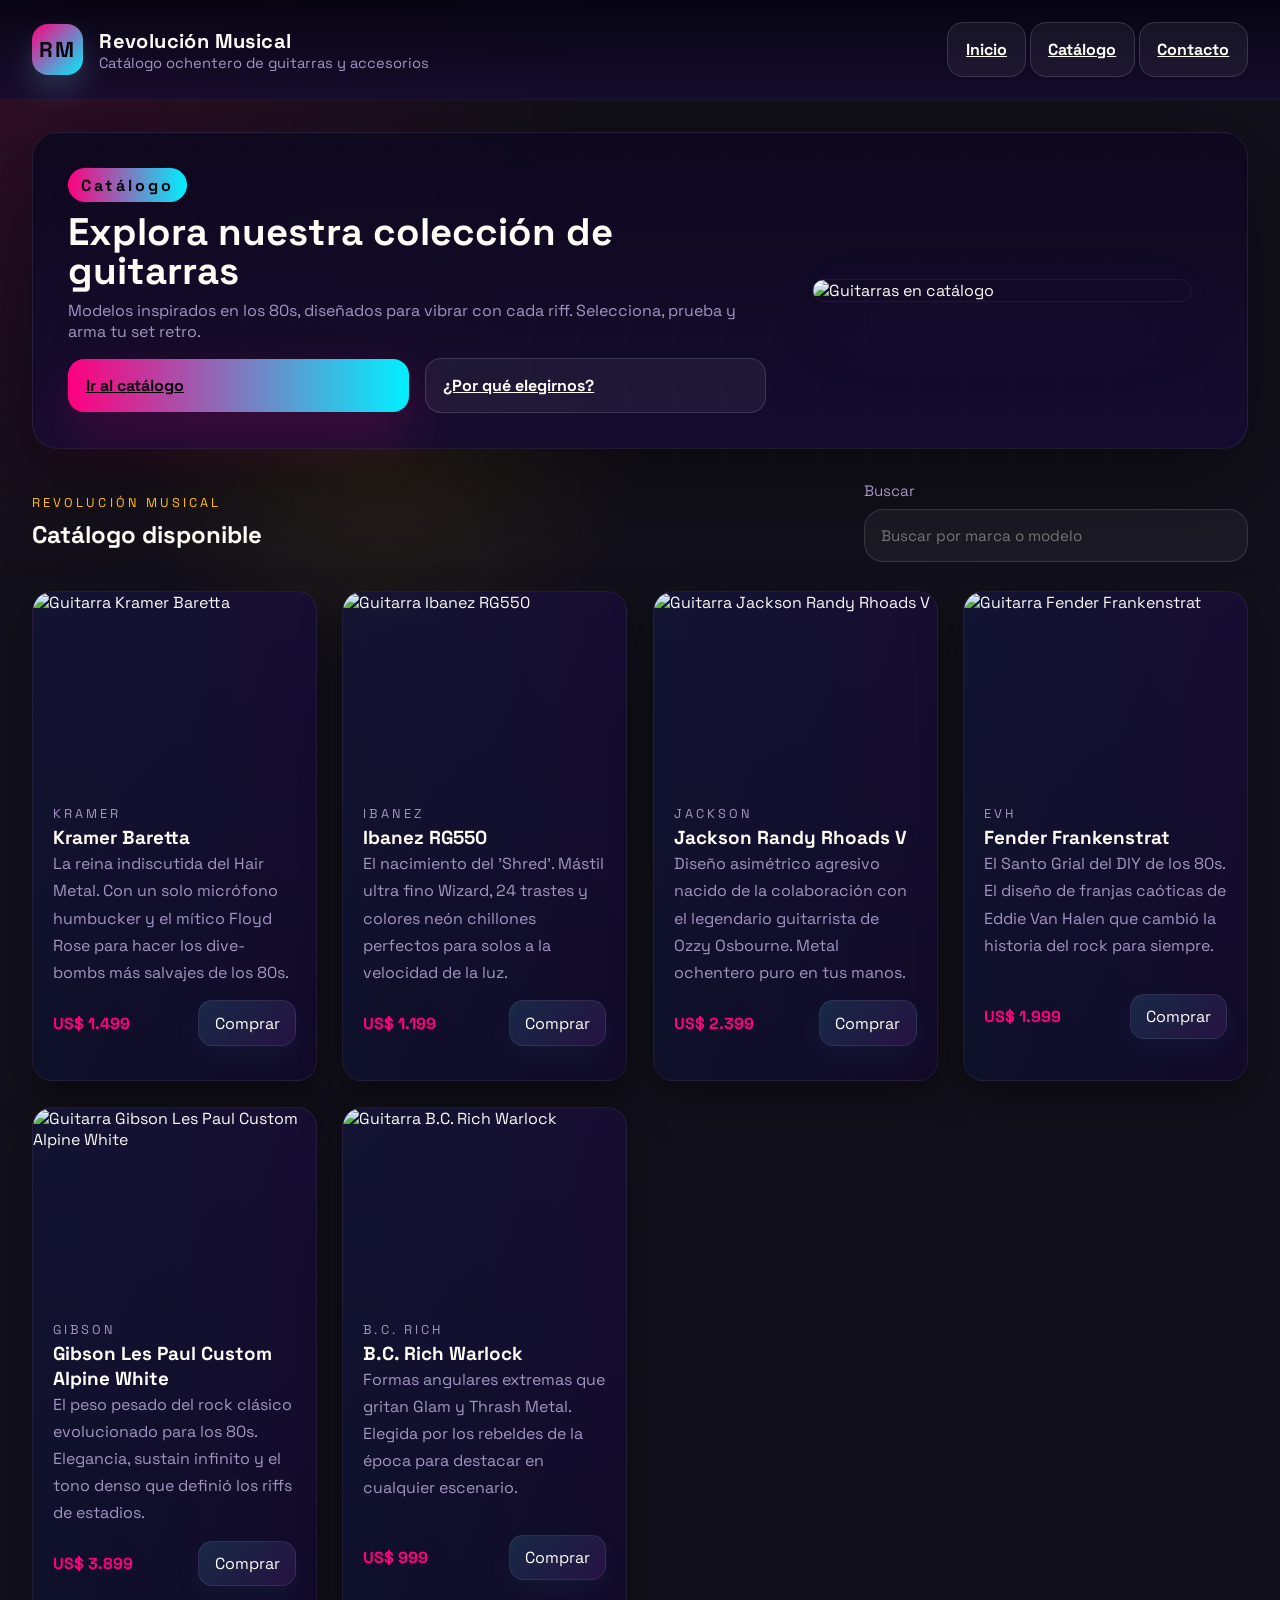
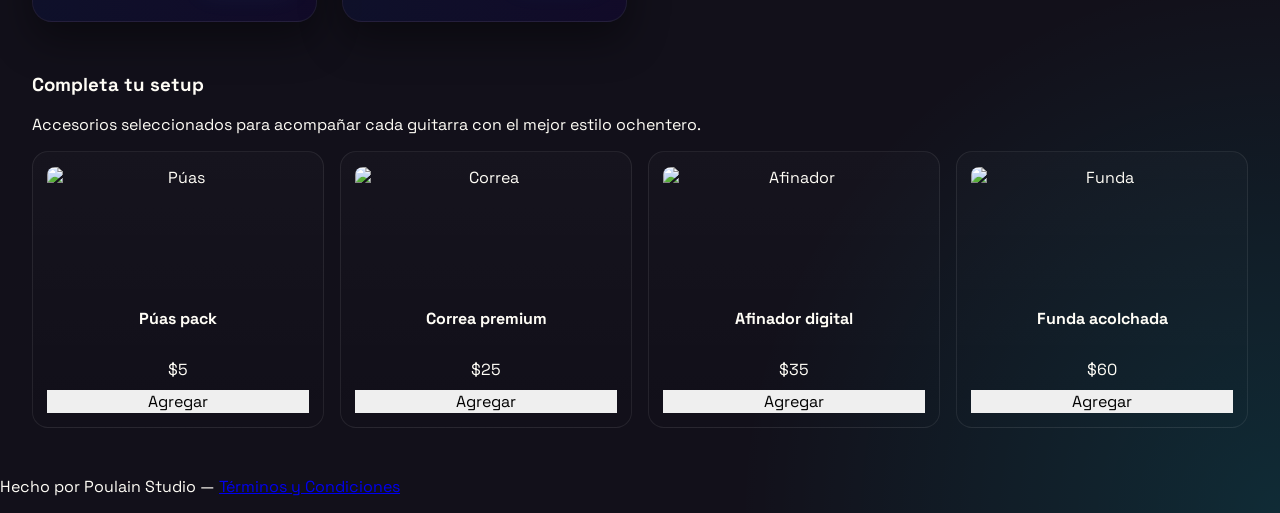
==== catalog.html @ c1ee112e "guitarras y agregado de html" ====
<!DOCTYPE html>
<html lang="es">
<head>
  <meta charset="UTF-8">
  <meta name="viewport" content="width=device-width, initial-scale=1.0">
  <title>Revolución Musical — Catálogo</title>
  <link rel="preconnect" href="https://fonts.googleapis.com">
  <link rel="preconnect" href="https://fonts.gstatic.com" crossorigin>
  <link href="https://fonts.googleapis.com/css2?family=Space+Grotesk:wght@400;500;600;700&display=swap" rel="stylesheet">
  <link rel="stylesheet" href="css/style.css">
</head>
<body>
  <!-- HEADER COMPARTIDO -->
  <header class="site-header">
    <div class="brand">
      <span class="brand-mark">RM</span>
      <div>
        <h1>Revolución Musical</h1>
        <p>Catálogo ochentero de guitarras y accesorios</p>
      </div>
    </div>
    <nav class="site-nav">
      <a href="index.html" class="secondary-button">Inicio</a>
      <a href="catalog.html" class="secondary-button">Catálogo</a>
      <a href="contact.html" class="secondary-button">Contacto</a>
    </nav>
  </header>

  <main class="layout">
    <!-- HERO DEL CATÁLOGO -->
    <section class="hero-panel" id="hero">
      <div class="hero-left">
        <div class="hero-badge">Catálogo</div>
        <h2 class="hero-title">Explora nuestra colección de guitarras</h2>
        <p class="hero-lead">Modelos inspirados en los 80s, diseñados para vibrar con cada riff. Selecciona, prueba y arma tu set retro.</p>
        <div class="hero-actions">
          <a href="#catalog" class="primary-button">Ir al catálogo</a>
          <a href="#descripcion" class="secondary-button">¿Por qué elegirnos?</a>
        </div>
      </div>
      <div class="hero-right">
        <div class="hero-image">
          <img src="https://images.unsplash.com/photo-1511376777868-611b54f68947?auto=format&fit=crop&w=1200&q=80" alt="Guitarras en catálogo">
        </div>
      </div>
    </section>

    <!-- FILTROS Y PRODUCTOS -->
    <section class="catalog" id="catalog">
      <div class="catalog-header">
        <div>
          <p class="eyebrow">Revolución Musical</p>
          <h2>Catálogo disponible</h2>
        </div>
        <div class="filters">
          <label>
            Buscar
            <input id="search-input" type="search" placeholder="Buscar por marca o modelo" aria-label="Buscar guitarras">
          </label>
        </div>
      </div>
      <div id="product-list" class="product-grid"></div>
    </section>

    <!-- ACCESORIOS -->
    <section class="accessories" id="descripcion">
      <h3>Completa tu setup</h3>
      <p class="about-lead">Accesorios seleccionados para acompañar cada guitarra con el mejor estilo ochentero.</p>
      <div class="accessory-grid">
        <div class="accessory-card" data-name="Púas" data-price="5" data-image="https://images.unsplash.com/photo-1589382237343-8e3d4d9f8b2d?auto=format&fit=crop&w=600&q=60">
          <img src="https://images.unsplash.com/photo-1589382237343-8e3d4d9f8b2d?auto=format&fit=crop&w=600&q=60" alt="Púas">
          <h4>Púas pack</h4>
          <span class="price">$5</span>
          <button class="add-accessory">Agregar</button>
        </div>
        <div class="accessory-card" data-name="Correa" data-price="25" data-image="https://images.unsplash.com/photo-1600789091458-0efb7f7be9a9?auto=format&fit=crop&w=600&q=60">
          <img src="https://images.unsplash.com/photo-1600789091458-0efb7f7be9a9?auto=format&fit=crop&w=600&q=60" alt="Correa">
          <h4>Correa premium</h4>
          <span class="price">$25</span>
          <button class="add-accessory">Agregar</button>
        </div>
        <div class="accessory-card" data-name="Afinador" data-price="35" data-image="https://images.unsplash.com/photo-1585386959984-a4155221d34d?auto=format&fit=crop&w=600&q=60">
          <img src="https://images.unsplash.com/photo-1585386959984-a4155221d34d?auto=format&fit=crop&w=600&q=60" alt="Afinador">
          <h4>Afinador digital</h4>
          <span class="price">$35</span>
          <button class="add-accessory">Agregar</button>
        </div>
        <div class="accessory-card" data-name="Funda" data-price="60" data-image="https://images.unsplash.com/photo-1546443046-ed1ce6ffd1c4?auto=format&fit=crop&w=600&q=60">
          <img src="https://images.unsplash.com/photo-1546443046-ed1ce6ffd1c4?auto=format&fit=crop&w=600&q=60" alt="Funda">
          <h4>Funda acolchada</h4>
          <span class="price">$60</span>
          <button class="add-accessory">Agregar</button>
        </div>
      </div>
    </section>
  </main>

  <!-- MODAL DE PRODUCTO -->
  <div id="product-modal" class="modal" aria-hidden="true">
    <div class="modal-panel">
      <button id="modal-close" class="icon-button">✕</button>
      <div class="modal-body">
        <div class="modal-media">
          <img id="modal-image" src="" alt="Detalle de guitarra">
        </div>
        <div class="modal-info">
          <h3 id="modal-name"></h3>
          <p id="modal-brand" class="muted"></p>
          <p id="modal-desc"></p>
          <div class="color-picker">
            <label>Color</label>
            <div id="color-options" class="swatches"></div>
          </div>
          <div class="modal-actions">
            <strong id="modal-price"></strong>
            <button id="modal-add" class="primary-button">Agregar al carrito</button>
          </div>
        </div>
      </div>
    </div>
  </div>

  <!-- PANEL DEL CARRITO -->
  <aside class="cart-panel" id="cart-panel" aria-hidden="true">
    <div class="cart-header">
      <h3>Carrito</h3>
      <button id="close-cart" class="icon-button">✕</button>
    </div>
    <div id="cart-items" class="cart-items"></div>
    <div class="cart-summary">
      <div class="summary-row">
        <span>Productos</span>
        <span id="item-count">0</span>
      </div>
      <div class="summary-row">
        <span>Total</span>
        <strong id="cart-total">$0</strong>
      </div>
      <div class="cart-actions">
        <button id="clear-cart" class="secondary-button">Vaciar carrito</button>
        <button id="checkout" class="primary-button">Finalizar compra</button>
      </div>
    </div>
  </aside>

  <!-- FOOTER COMPARTIDO -->
  <footer class="site-footer">
    <p>Hecho por Poulain Studio — <a href="#terminos">Términos y Condiciones</a></p>
  </footer>

  <!-- Biblioteca SweetAlert2 -->
  <script src="https://cdn.jsdelivr.net/npm/sweetalert2@11"></script>
  <!-- Script principal del catálogo -->
  <script src="js/main.js" defer></script>
</body>
</html>
---- css/style.css ----
﻿:root {
  --bg: #12101a; /* Carbón retro con un sutil toque violáceo de fondo */
  --panel: rgba(34, 25, 49, 0.9); /* Contenedores estilo casete vintage */
  --surface: #1e1a2f;
  --surface-soft: rgba(34, 25, 49, 0.9);
  --text: #fffdf6; /* Blanco cálido / crema para tipografías, fatiga visual cero */
  --muted: #a395c2; /* Lavanda apagado para textos secundarios */
  --electric: #ff007f; /* ¡Hot Pink / Rosa Neón ochentero puro para botones principales! */
  --neon: #00f0ff; /* Turquesa/Teal radical para acentos secundarios y links */
  --gold: #ffbe0b; /* Amarillo láser para etiquetas y eyebrows */
  --accent: #ff007f;
  --accent-2: #ffbe0b;
  --accent-shadow: rgba(255, 0, 127, 0.2);
  --border: rgba(255, 255, 255, 0.08);
  --shadow: 0 26px 100px rgba(0, 0, 0, 0.45);
}

* {
  box-sizing: border-box;
}

html {
  scroll-behavior: smooth;
  font-size: 16px;
}

body {
  margin: 0;
  min-height: 100vh;
  font-family: 'Space Grotesk', sans-serif;
  color: var(--text);
  background: radial-gradient(circle at top left, rgba(255, 0, 127, 0.14), transparent 24%),
              radial-gradient(circle at bottom right, rgba(0, 240, 255, 0.12), transparent 22%),
              radial-gradient(circle at 30% 20%, rgba(255, 190, 11, 0.1), transparent 14%),
              var(--bg);
}

body::before {
  content: '';
  position: fixed;
  inset: 0;
  background-image: linear-gradient(90deg, rgba(255, 255, 255, 0.04) 1px, transparent 1px),
                    linear-gradient(rgba(255, 255, 255, 0.02) 1px, transparent 1px);
  background-size: 48px 48px;
  pointer-events: none;
  opacity: 0.28;
}

button,
input {
  font: inherit;
}

button {
  border: none;
  cursor: pointer;
}

.site-header {
  position: sticky;
  top: 0;
  z-index: 20;
  display: flex;
  flex-wrap: wrap;
  align-items: center;
  justify-content: space-between;
  gap: 1rem;
  padding: 1.5rem 2rem;
  background: linear-gradient(180deg, rgba(6,4,18,0.95), rgba(22,13,48,0.85));
  border-bottom: 1px solid var(--border);
  backdrop-filter: blur(16px);
}

.brand {
  display: flex;
  align-items: center;
  gap: 1rem;
}

.brand-mark {
  width: 3.2rem;
  height: 3.2rem;
  display: grid;
  place-items: center;
  border-radius: 1rem;
  background: linear-gradient(135deg, var(--electric), var(--neon));
  color: #0b0711;
  font-weight: 800;
  font-size: 1.35rem;
  letter-spacing: 0.08em;
  box-shadow: 0 15px 30px rgba(142, 229, 255, 0.18);
}

.site-header h1,
.site-header p {
  margin: 0;
}

.site-header h1 {
  font-size: 1.25rem;
  letter-spacing: 0.02em;
}

.site-header p {
  color: var(--muted);
  font-size: 0.92rem;
}

.cart-button {
  display: inline-flex;
  align-items: center;
  justify-content: center;
  gap: 0.75rem;
  padding: 0.95rem 1.3rem;
  border-radius: 999px;
  background: linear-gradient(135deg, rgba(71,209,255,0.14), rgba(182,75,255,0.14));
  color: var(--text);
  border: 1px solid rgba(255,255,255,0.08);
  box-shadow: 0 18px 40px var(--accent-shadow);
  font-weight: 700;
}

.layout {
  display: grid;
  gap: 2rem;
  padding: 2rem;
  max-width: 1320px;
  margin: 0 auto;
}

.hero-panel {
  display: grid;
  grid-template-columns: 1fr 420px;
  gap: 1.6rem;
  padding: 2.2rem;
  border-radius: 1.6rem;
  border: 1px solid var(--border);
  background: linear-gradient(180deg, rgba(14,8,30,0.96), rgba(22,12,50,0.9));
  box-shadow: var(--shadow);
  align-items: center;
}

.hero-left .hero-badge {
  display: inline-block;
  padding: 0.4rem 0.8rem;
  border-radius: 999px;
  background: linear-gradient(90deg, var(--electric), var(--neon));
  color: #08050a;
  font-weight: 800;
  letter-spacing: 0.2em;
  margin-bottom: 0.6rem;
}

.hero-title {
  margin: 0 0 0.6rem 0;
  font-size: clamp(1.7rem, 3vw, 2.6rem);
  line-height: 1.02;
}

.hero-lead {
  margin: 0 0 1rem 0;
  color: var(--muted);
  max-width: 44rem;
}

.hero-actions {
  display: flex;
  gap: 1rem;
  align-items: center;
}

.hero-right {
  display: grid;
  place-items: center;
}

.hero-image {
  width: 100%;
  max-width: 380px;
  border-radius: 1.2rem;
  overflow: hidden;
  border: 1px solid rgba(255,255,255,0.06);
  box-shadow: 0 30px 80px rgba(182,75,255,0.08);
}

.hero-image img {
  width: 100%;
  display: block;
  transform-origin: center center;
  transition: transform 0.9s cubic-bezier(.2,.9,.3,1);
}

.hero-stats {
  display: grid;
  gap: 1rem;
  grid-template-columns: repeat(2, minmax(0, 1fr));
}

.hero-stats div {
  padding: 1.3rem;
  border-radius: 1.5rem;
  border: 1px solid rgba(255,255,255,0.08);
  background: rgba(255,255,255,0.03);
}

.hero-stats strong {
  display: block;
  margin-bottom: 0.5rem;
  font-size: 1.7rem;
  color: var(--accent-2);
}

.catalog {
  display: grid;
  gap: 1.8rem;
}

.error-panel {
  padding: 2rem;
  border-radius: 1.5rem;
  border: 1px solid rgba(255,255,255,0.1);
  background: rgba(255,255,255,0.03);
  color: var(--text);
  max-width: 46rem;
  margin: 0 auto;
  text-align: center;
}

.error-panel h3 {
  margin: 0 0 0.75rem;
  font-size: 1.4rem;
  color: var(--gold);
}

.error-panel p {
  margin: 0;
  color: var(--muted);
  line-height: 1.7;
}

.catalog-header {
  display: flex;
  flex-wrap: wrap;
  align-items: center;
  justify-content: space-between;
  gap: 1rem;
}

.eyebrow {
  margin: 0 0 0.5rem;
  text-transform: uppercase;
  color: var(--gold);
  letter-spacing: 0.24em;
  font-size: 0.8rem;
}

.catalog-header h2 {
  margin: 0;
}

.filters {
  width: min(100%, 24rem);
}

.filters label {
  display: flex;
  flex-direction: column;
  gap: 0.6rem;
  color: var(--muted);
  font-size: 0.95rem;
}

.filters input {
  width: 100%;
  padding: 1rem 1rem;
  border: 1px solid rgba(255,255,255,0.12);
  border-radius: 1.2rem;
  background: rgba(255,255,255,0.04);
  color: var(--text);
  box-shadow: inset 0 0 0 1px rgba(255,255,255,0.01);
}

.filters input:focus {
  outline: none;
  border-color: rgba(142, 229, 255, 0.7);
  box-shadow: 0 0 0 4px rgba(142, 229, 255, 0.12);
}

.product-grid {
  display: grid;
  gap: 1.6rem;
  grid-template-columns: repeat(auto-fit, minmax(260px, 1fr));
}

.product-card {
  display: grid;
  grid-template-rows: auto 1fr auto;
  gap: 0.9rem;
  border-radius: 1.25rem;
  background: linear-gradient(180deg, rgba(18,12,45,0.9), rgba(12,8,34,0.92));
  border: 1px solid var(--border);
  box-shadow: 0 18px 40px rgba(0,0,0,0.4);
  overflow: hidden;
  position: relative;
  transition: transform 0.28s cubic-bezier(.2,.9,.3,1), box-shadow 0.28s ease, background 0.28s ease;
}

.product-card::after {
  content: '';
  position: absolute;
  inset: 0;
  background: linear-gradient(90deg, rgba(71,209,255,0.04), rgba(182,75,255,0.03));
  pointer-events: none;
}

.product-card img {
  width: 100%;
  aspect-ratio: 16 / 10;
  object-fit: cover;
  display: block;
  transition: transform 0.45s cubic-bezier(.2,.9,.3,1);
}

.product-card .card-body {
  position: relative;
  z-index: 1;
  padding: 1.25rem;
  display: grid;
  gap: 0.9rem;
}

.product-card h3 {
  margin: 0;
  font-size: 1.18rem;
}

.product-card p {
  margin: 0;
  color: var(--muted);
  line-height: 1.7;
}

.product-meta {
  display: flex;
  align-items: center;
  justify-content: space-between;
  gap: 0.75rem;
}

.product-meta span {
  color: var(--accent);
  font-weight: 700;
}

.product-card .product-actions {
  display: flex;
  align-items: center;
  justify-content: space-between;
  gap: 1rem;
}

.product-card .product-actions button,
.primary-button,
.secondary-button,
.remove-button {
  transition: transform 0.18s ease, box-shadow 0.18s ease, background 0.18s ease;
}

.product-card .product-actions button {
  padding: 0.7rem 0.95rem;
  border-radius: 0.9rem;
  background: linear-gradient(135deg, rgba(71,209,255,0.14), rgba(182,75,255,0.12));
  color: var(--text);
  border: 1px solid rgba(255,255,255,0.08);
  box-shadow: 0 10px 28px rgba(71,209,255,0.06);
}

.product-card:hover {
  transform: translateY(-8px) scale(1.02);
  box-shadow: 0 38px 90px rgba(11,8,30,0.6);
}

.product-card:hover img {
  transform: scale(1.06) translateY(-4px);
}

.product-card .product-actions button:hover {
  transform: translateY(-4px);
  box-shadow: 0 22px 48px rgba(182,75,255,0.12);
}

.product-card .product-actions button:active {
  transform: translateY(-2px) scale(0.995);
}

.cart-panel {
  position: fixed;
  top: 0;
  right: 0;
  height: 100vh;
  width: min(380px, 100%);
  transform: translateX(110%);
  transition: transform 0.32s ease;
  background: rgba(10, 9, 26, 0.98);
  border-left: 1px solid rgba(255,255,255,0.08);
  padding: 1.5rem;
  display: grid;
  grid-template-rows: auto 1fr auto;
  gap: 1.5rem;
  z-index: 30;
  backdrop-filter: blur(14px);
}

.cart-panel::before {
  content: '';
  position: absolute;
  inset: 0;
  background: linear-gradient(135deg, rgba(142, 229, 255, 0.06), transparent 45%);
  pointer-events: none;
}

.cart-panel.open {
  transform: translateX(0);
}

.cart-header {
  display: flex;
  align-items: center;
  justify-content: space-between;
  gap: 1rem;
  position: relative;
  z-index: 1;
}

.cart-header h3 {
  margin: 0;
}

.icon-button {
  width: 2.7rem;
  height: 2.7rem;
  border-radius: 50%;
  background: rgba(255,255,255,0.05);
  color: var(--text);
  display: grid;
  place-items: center;
}

.cart-items {
  display: grid;
  gap: 1rem;
  overflow-y: auto;
  padding-right: 0.5rem;
}

.cart-item {
  display: grid;
  grid-template-columns: 5rem 1fr;
  gap: 0.85rem;
  background: linear-gradient(180deg, rgba(255,255,255,0.02), rgba(255,255,255,0.01));
  border: 1px solid rgba(255,255,255,0.06);
  padding: 1rem;
  border-radius: 1.2rem;
}

.cart-item img {
  width: 100%;
  height: 100%;
  object-fit: cover;
  border-radius: 1rem;
}

.item-details {
  display: grid;
  gap: 0.45rem;
}

.item-details h4,
.item-details p {
  margin: 0;
}

.item-details h4 {
  font-size: 1rem;
}

.item-details p {
  color: var(--muted);
  font-size: 0.95rem;
}

.item-meta {
  display: flex;
  align-items: center;
  justify-content: space-between;
  gap: 0.5rem;
}

.item-meta span {
  font-weight: 700;
  color: var(--accent);
}

.remove-button {
  padding: 0.45rem 0.75rem;
  border-radius: 0.9rem;
  background: rgba(182,75,255,0.12);
  color: var(--text);
  border: 1px solid rgba(255,255,255,0.06);
}

.cart-summary {
  display: grid;
  gap: 1rem;
  border-top: 1px solid rgba(255,255,255,0.08);
  padding-top: 1rem;
  position: relative;
  z-index: 1;
}

.summary-row {
  display: flex;
  justify-content: space-between;
  gap: 1rem;
  color: var(--muted);
}

.summary-row strong {
  color: var(--text);
}

.cart-actions {
  display: grid;
  gap: 0.9rem;
}

.primary-button,
.secondary-button {
  width: 100%;
  padding: 1rem 1.1rem;
  border-radius: 1rem;
  font-weight: 700;
  cursor: pointer;
}

.primary-button {
  background: linear-gradient(90deg, var(--electric), var(--neon));
  color: #08050a;
  box-shadow: 0 24px 56px var(--accent-shadow);
}

.secondary-button {
  background: rgba(255,255,255,0.05);
  color: var(--text);
  border: 1px solid rgba(255,255,255,0.14);
}

.primary-button:hover,
.secondary-button:hover,
.remove-button:hover {
  transform: translateY(-1px);
}

.empty-message {
  color: var(--muted);
  line-height: 1.8;
}

/* Modal */
.modal {
  position: fixed;
  top: 0;
  left: 0;
  width: 100%;
  height: 100vh;
  display: none;
  justify-content: center;
  align-items: center;
  background: rgba(3, 6, 18, 0.92);
  backdrop-filter: blur(18px);
  z-index: 100;
  pointer-events: none;
}

.modal[aria-hidden="false"] {
  display: flex;
  pointer-events: auto;
}

.modal-panel {
  width: min(980px, 96%);
  max-width: 980px;
  background: linear-gradient(180deg, rgba(18,12,45,0.98), rgba(9,6,28,0.99));
  border-radius: 1.25rem;
  padding: 1.5rem;
  border: 1px solid rgba(255,255,255,0.08);
  box-shadow: 0 48px 140px rgba(12, 10, 35, 0.75);
  max-height: 92vh;
  overflow-y: auto;
}

.modal-body {
  display: grid;
  grid-template-columns: 420px 1fr;
  gap: 1.4rem;
  align-items: start;
}

.modal-media {
  display: flex;
  align-items: center;
  justify-content: center;
}

.modal-media img {
  width: 100%;
  max-height: 56vh;
  object-fit: cover;
  border-radius: 1rem;
}

.modal-info {
  display: flex;
  flex-direction: column;
  gap: 1rem;
}

.color-picker {
  margin-top: 1rem;
}

.color-picker label {
  display: block;
  margin-bottom: 0.6rem;
  color: var(--muted);
  font-size: 0.95rem;
  letter-spacing: 0.02em;
}

.modal-actions {
  display: flex;
  justify-content: space-between;
  align-items: center;
  gap: 1rem;
  flex-wrap: wrap;
  margin-top: 1.4rem;
}

.modal-actions strong {
  font-size: 1.35rem;
  color: var(--text);
}

#modal-add {
  min-width: 160px;
}

.swatches {
  display: flex;
  gap: 0.6rem;
  flex-wrap: wrap;
  margin-top: 0.5rem;
}

.swatch {
  width: 36px;
  height: 36px;
  border-radius: 12px;
  border: 2px solid rgba(255,255,255,0.08);
  cursor: pointer;
  transition: transform 0.18s ease, box-shadow 0.18s ease, border-color 0.18s ease;
}

.swatch.selected {
  outline: none;
  border-color: var(--electric);
  transform: translateY(-4px);
  box-shadow: 0 12px 34px rgba(71,209,255,0.14);
}

button:focus,
.icon-button:focus,
.swatch:focus {
  outline: 3px solid rgba(71,209,255,0.18);
  outline-offset: 3px;
}

@media (max-width: 980px) {
  .modal-panel {
    width: min(100%, 94%);
  }
}

@media (max-width: 720px) {
  .modal-panel {
    padding: 1rem;
  }

  .modal-body {
    grid-template-columns: 1fr;
  }

  .modal-media img {
    max-height: 42vh;
  }

  .modal-actions {
    flex-direction: column;
    align-items: stretch;
  }

  #modal-add {
    width: 100%;
  }
}

/* About and accessories small layouts */
.about-grid {
  display: grid;
  grid-template-columns: repeat(auto-fit, minmax(190px, 1fr));
  gap: 1rem;
}

.about-card {
  background: linear-gradient(180deg, rgba(255,255,255,0.02), rgba(255,255,255,0.01));
  padding: 1rem;
  border-radius: 1rem;
  border: 1px solid var(--border);
}

.accessory-grid {
  display: grid;
  grid-template-columns: repeat(auto-fit, minmax(180px, 1fr));
  gap: 1rem;
}

.accessory-card {
  padding: 0.9rem;
  border-radius: 1rem;
  background: linear-gradient(180deg, rgba(255,255,255,0.02), transparent);
  border: 1px solid var(--border);
  display: grid;
  gap: 0.6rem;
  text-align: center;
}

.accessory-card img { width: 100%; height: 110px; object-fit: cover; border-radius: 8px; }

/* tiny animations */
.fade-in { animation: fadeInUp .6s ease both; }
@keyframes fadeInUp { from { opacity: 0; transform: translateY(16px);} to { opacity:1; transform: translateY(0);} }

@media (max-width: 980px) {
  .site-header {
    flex-direction: column;
    align-items: flex-start;
  }

  .hero-panel {
    grid-template-columns: 1fr;
    padding: 1.25rem;
  }

  .catalog { padding: 1rem; }
}

@media (max-width: 720px) {
  .layout {
    padding: 1rem;
  }

  .hero-panel {
    border-radius: 1.5rem;
  }

  .modal-body { grid-template-columns: 1fr; }

  .product-card {
    border-radius: 1.5rem;
  }

  .cart-panel {
    width: 100%;
  }
}
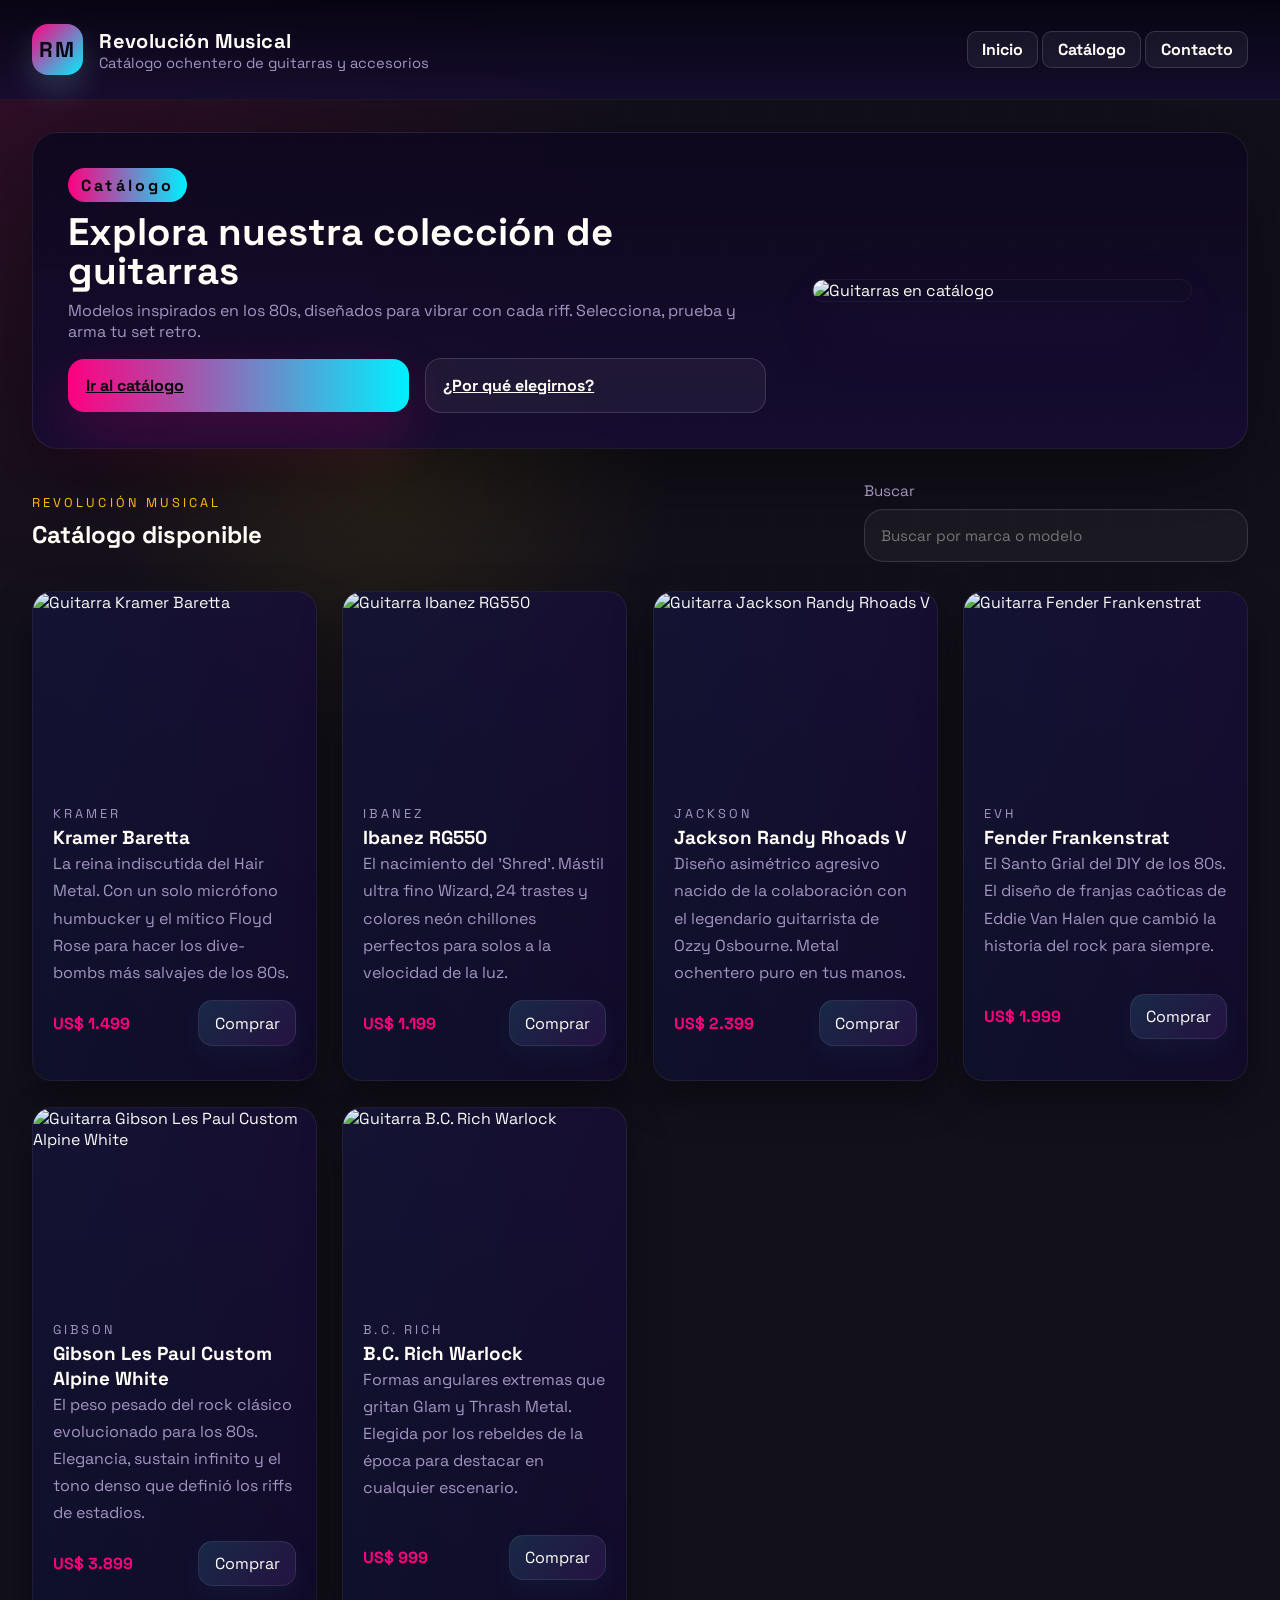
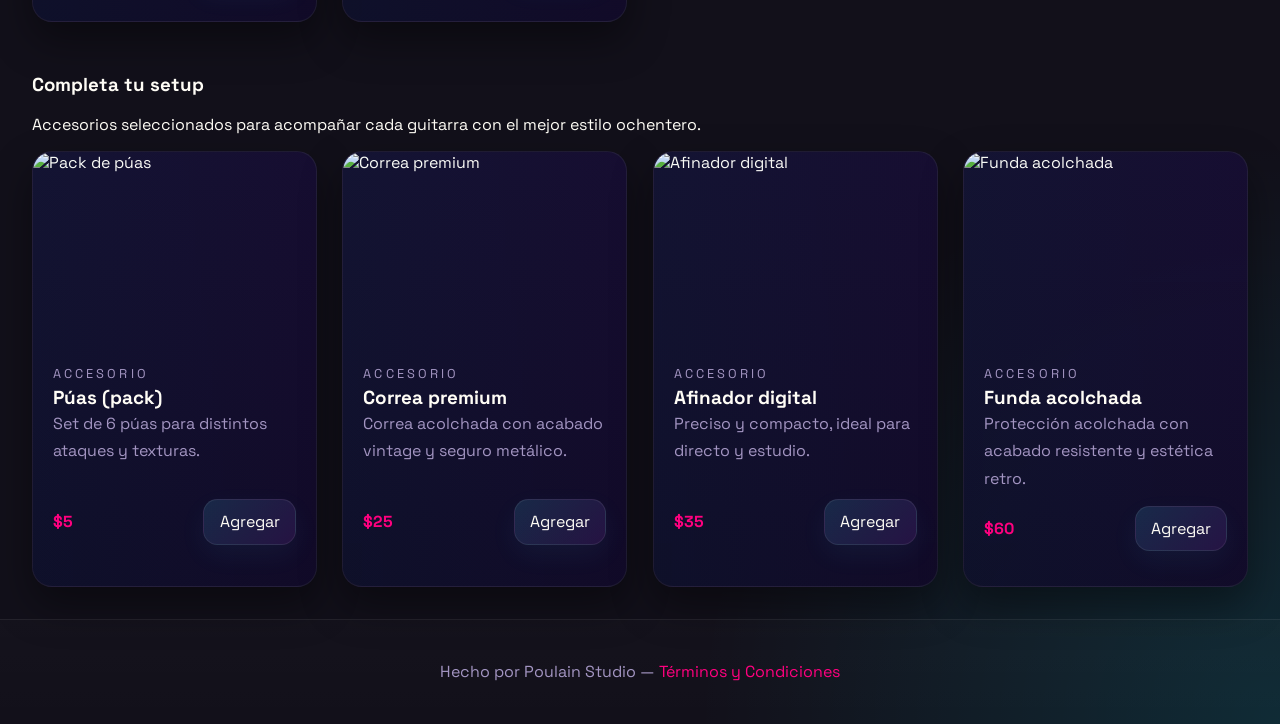
==== commit 9a6979df: "correciones" ====
--- a/catalog.html
+++ b/catalog.html
@@ -66,31 +66,74 @@
     <section class="accessories" id="descripcion">
       <h3>Completa tu setup</h3>
       <p class="about-lead">Accesorios seleccionados para acompañar cada guitarra con el mejor estilo ochentero.</p>
-      <div class="accessory-grid">
-        <div class="accessory-card" data-name="Púas" data-price="5" data-image="https://images.unsplash.com/photo-1589382237343-8e3d4d9f8b2d?auto=format&fit=crop&w=600&q=60">
-          <img src="https://images.unsplash.com/photo-1589382237343-8e3d4d9f8b2d?auto=format&fit=crop&w=600&q=60" alt="Púas">
-          <h4>Púas pack</h4>
-          <span class="price">$5</span>
-          <button class="add-accessory">Agregar</button>
-        </div>
-        <div class="accessory-card" data-name="Correa" data-price="25" data-image="https://images.unsplash.com/photo-1600789091458-0efb7f7be9a9?auto=format&fit=crop&w=600&q=60">
-          <img src="https://images.unsplash.com/photo-1600789091458-0efb7f7be9a9?auto=format&fit=crop&w=600&q=60" alt="Correa">
-          <h4>Correa premium</h4>
-          <span class="price">$25</span>
-          <button class="add-accessory">Agregar</button>
-        </div>
-        <div class="accessory-card" data-name="Afinador" data-price="35" data-image="https://images.unsplash.com/photo-1585386959984-a4155221d34d?auto=format&fit=crop&w=600&q=60">
-          <img src="https://images.unsplash.com/photo-1585386959984-a4155221d34d?auto=format&fit=crop&w=600&q=60" alt="Afinador">
-          <h4>Afinador digital</h4>
-          <span class="price">$35</span>
-          <button class="add-accessory">Agregar</button>
-        </div>
-        <div class="accessory-card" data-name="Funda" data-price="60" data-image="https://images.unsplash.com/photo-1546443046-ed1ce6ffd1c4?auto=format&fit=crop&w=600&q=60">
-          <img src="https://images.unsplash.com/photo-1546443046-ed1ce6ffd1c4?auto=format&fit=crop&w=600&q=60" alt="Funda">
-          <h4>Funda acolchada</h4>
-          <span class="price">$60</span>
-          <button class="add-accessory">Agregar</button>
-        </div>
+      <div class="product-grid">
+        <article class="product-card" data-name="Púas" data-price="5" data-image="img/puas.jpg">
+          <img src="img/puas.jpg" alt="Pack de púas">
+          <div class="card-body">
+            <div>
+              <p class="eyebrow">Accesorio</p>
+              <h3>Púas (pack)</h3>
+              <p class="muted">Set de 6 púas para distintos ataques y texturas.</p>
+            </div>
+            <div class="product-meta">
+              <span>$5</span>
+              <div class="product-actions">
+                <button class="add-accessory" data-name="Púas" data-price="5" data-image="img/puas.jpg">Agregar</button>
+              </div>
+            </div>
+          </div>
+        </article>
+
+        <article class="product-card" data-name="Correa" data-price="25" data-image="img/correa.jpg">
+          <img src="img/correa.jpg" alt="Correa premium">
+          <div class="card-body">
+            <div>
+              <p class="eyebrow">Accesorio</p>
+              <h3>Correa premium</h3>
+              <p class="muted">Correa acolchada con acabado vintage y seguro metálico.</p>
+            </div>
+            <div class="product-meta">
+              <span>$25</span>
+              <div class="product-actions">
+                <button class="add-accessory" data-name="Correa" data-price="25" data-image="img/correa.jpg">Agregar</button>
+              </div>
+            </div>
+          </div>
+        </article>
+
+        <article class="product-card" data-name="Afinador" data-price="35" data-image="img/afinador.jpg">
+          <img src="img/afinador.jpg" alt="Afinador digital">
+          <div class="card-body">
+            <div>
+              <p class="eyebrow">Accesorio</p>
+              <h3>Afinador digital</h3>
+              <p class="muted">Preciso y compacto, ideal para directo y estudio.</p>
+            </div>
+            <div class="product-meta">
+              <span>$35</span>
+              <div class="product-actions">
+                <button class="add-accessory" data-name="Afinador" data-price="35" data-image="img/afinador.jpg">Agregar</button>
+              </div>
+            </div>
+          </div>
+        </article>
+
+        <article class="product-card" data-name="Funda" data-price="60" data-image="img/funda.jpg">
+          <img src="img/funda.jpg" alt="Funda acolchada">
+          <div class="card-body">
+            <div>
+              <p class="eyebrow">Accesorio</p>
+              <h3>Funda acolchada</h3>
+              <p class="muted">Protección acolchada con acabado resistente y estética retro.</p>
+            </div>
+            <div class="product-meta">
+              <span>$60</span>
+              <div class="product-actions">
+                <button class="add-accessory" data-name="Funda" data-price="60" data-image="img/funda.jpg">Agregar</button>
+              </div>
+            </div>
+          </div>
+        </article>
       </div>
     </section>
   </main>
@@ -145,7 +188,7 @@
 
   <!-- FOOTER COMPARTIDO -->
   <footer class="site-footer">
-    <p>Hecho por Poulain Studio — <a href="#terminos">Términos y Condiciones</a></p>
+    <p>Hecho por Poulain Studio — <a href="terms.html">Términos y Condiciones</a></p>
   </footer>
 
   <!-- Biblioteca SweetAlert2 -->
--- a/css/style.css
+++ b/css/style.css
@@ -46,6 +46,55 @@
   opacity: 0.28;
 }
 
+/* Navigation links: remove underline and add neon hover */
+.site-nav a {
+  text-decoration: none;
+  color: var(--text);
+  padding: 0.45rem 0.9rem;
+  border-radius: 0.6rem;
+  transition: color 180ms ease, box-shadow 180ms ease, transform 160ms ease;
+}
+.site-nav a:hover {
+  color: var(--electric);
+  transform: translateY(-3px);
+  box-shadow: 0 10px 30px rgba(255,0,127,0.10), 0 0 14px var(--neon);
+}
+
+/* Footer centered and tidy */
+.site-footer {
+  text-align: center;
+  padding: 1.6rem 1rem;
+  color: var(--muted);
+  border-top: 1px solid var(--border);
+  background: linear-gradient(180deg, rgba(255,255,255,0.01), transparent);
+}
+.site-footer a { text-decoration: none; color: var(--electric); }
+
+/* Contact form premium inputs */
+.contact-form {
+  display: grid;
+  gap: 1rem;
+  max-width: 760px;
+}
+.contact-form input,
+.contact-form textarea {
+  width: 100%;
+  padding: 0.9rem 1rem;
+  background: var(--surface);
+  border: 1px solid rgba(255,255,255,0.06);
+  color: var(--text);
+  border-radius: 0.9rem;
+  font-size: 1rem;
+  transition: box-shadow 180ms ease, border-color 180ms ease, transform 120ms ease;
+}
+.contact-form input:focus,
+.contact-form textarea:focus {
+  outline: none;
+  border-color: var(--electric);
+  box-shadow: 0 12px 40px rgba(255,0,127,0.12), 0 0 18px rgba(0,240,255,0.06);
+  transform: translateY(-2px);
+}
+
 button,
 input {
   font: inherit;
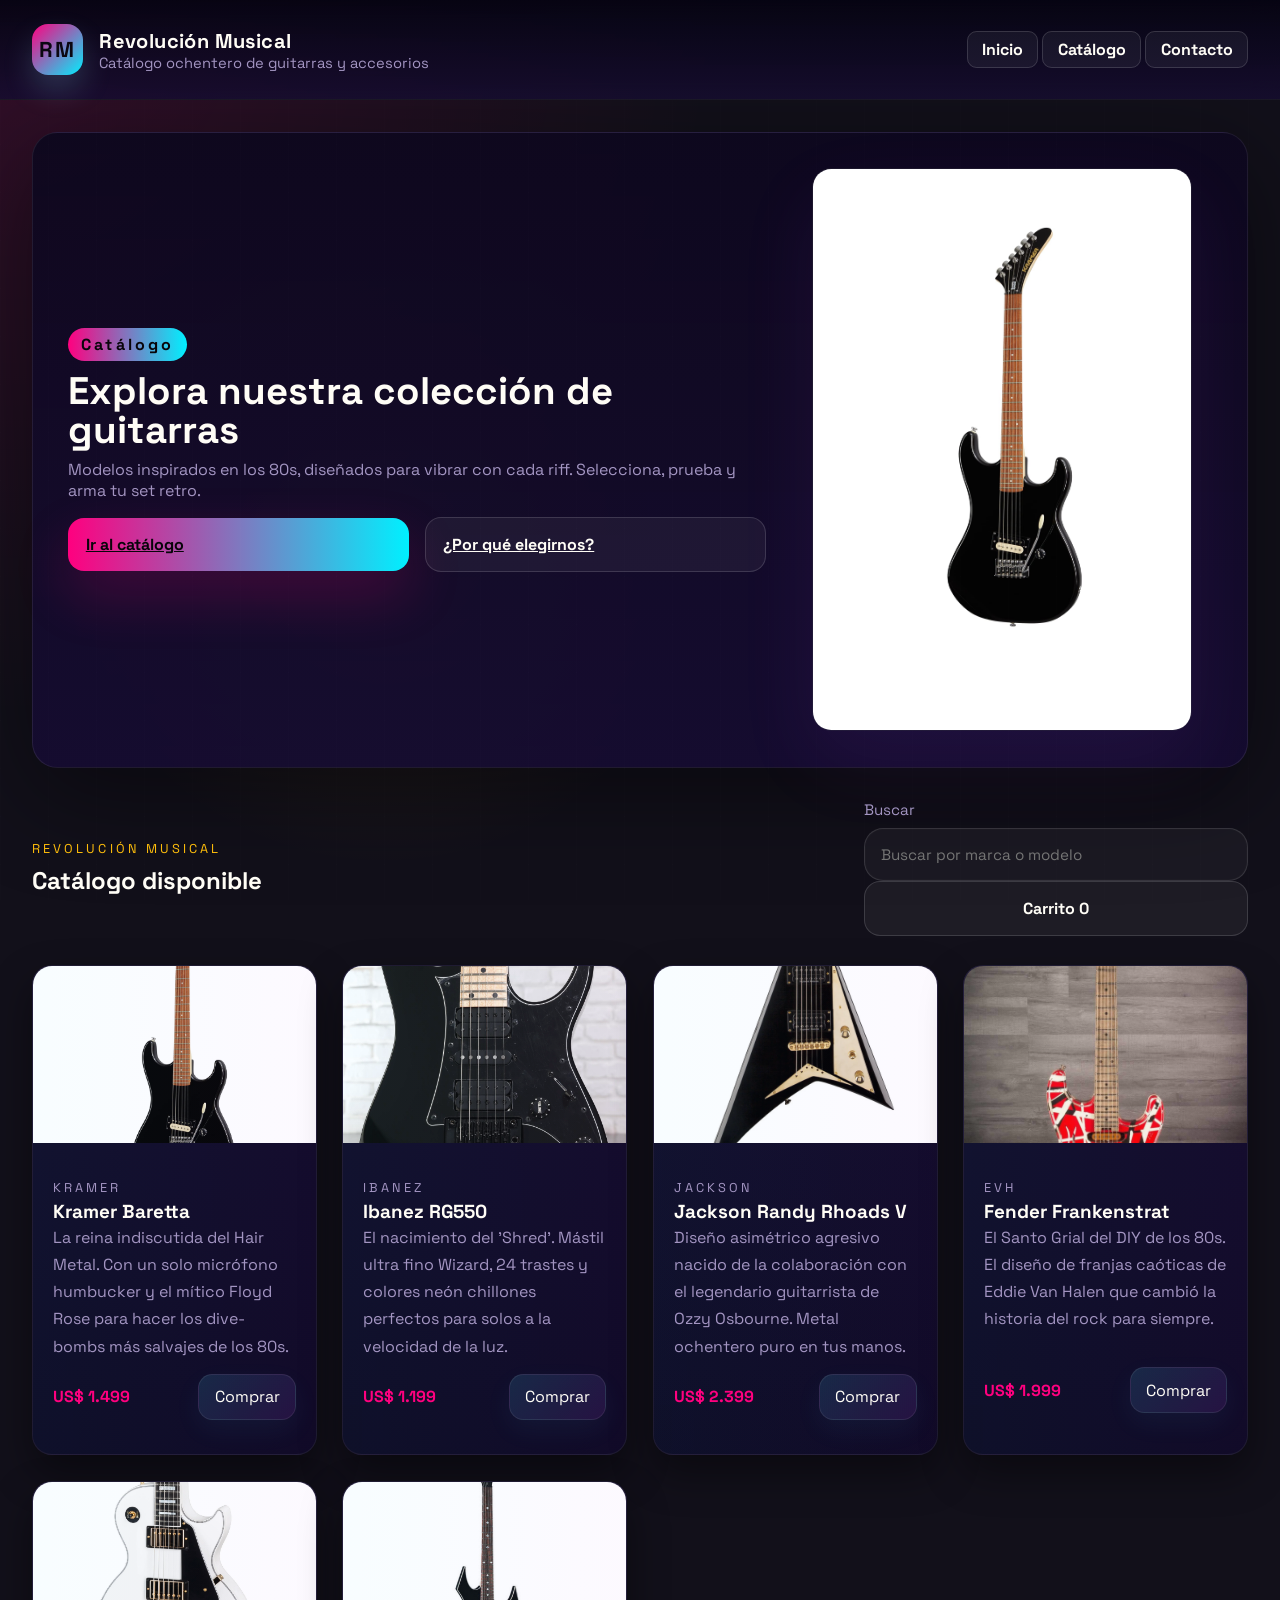
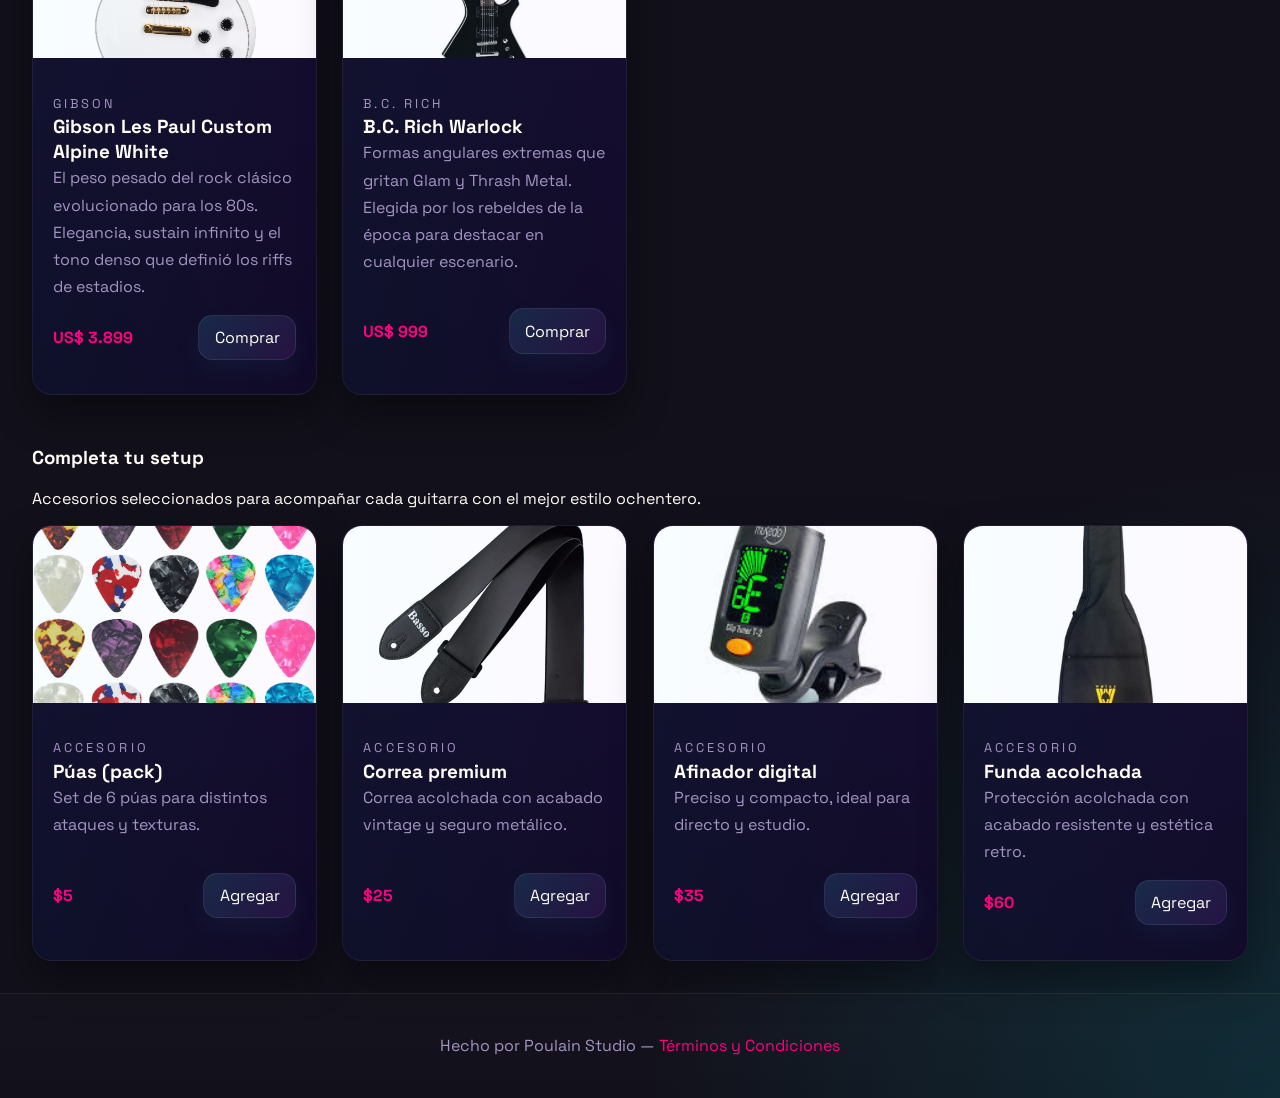
==== commit 0e2c8ab3: "errores e imagenes (final)" ====
--- a/catalog.html
+++ b/catalog.html
@@ -39,8 +39,8 @@
         </div>
       </div>
       <div class="hero-right">
-        <div class="hero-image">
-          <img src="https://images.unsplash.com/photo-1511376777868-611b54f68947?auto=format&fit=crop&w=1200&q=80" alt="Guitarras en catálogo">
+        <div id="hero-image" class="hero-image">
+          <img src="assets/img/IMAGEN-1.png" alt="Guitarras en catálogo">
         </div>
       </div>
     </section>
@@ -57,6 +57,9 @@
             Buscar
             <input id="search-input" type="search" placeholder="Buscar por marca o modelo" aria-label="Buscar guitarras">
           </label>
+          <button id="open-cart" class="secondary-button cart-toggle" type="button">
+            Carrito <span id="cart-count">0</span>
+          </button>
         </div>
       </div>
       <div id="product-list" class="product-grid"></div>
@@ -67,8 +70,8 @@
       <h3>Completa tu setup</h3>
       <p class="about-lead">Accesorios seleccionados para acompañar cada guitarra con el mejor estilo ochentero.</p>
       <div class="product-grid">
-        <article class="product-card" data-name="Púas" data-price="5" data-image="img/puas.jpg">
-          <img src="img/puas.jpg" alt="Pack de púas">
+        <article class="product-card" data-name="Púas" data-price="5" data-image="assets/img/puas.jpg">
+          <img src="assets/img/puas.jpg" alt="Pack de púas">
           <div class="card-body">
             <div>
               <p class="eyebrow">Accesorio</p>
@@ -78,14 +81,14 @@
             <div class="product-meta">
               <span>$5</span>
               <div class="product-actions">
-                <button class="add-accessory" data-name="Púas" data-price="5" data-image="img/puas.jpg">Agregar</button>
-              </div>
-            </div>
-          </div>
-        </article>
-
-        <article class="product-card" data-name="Correa" data-price="25" data-image="img/correa.jpg">
-          <img src="img/correa.jpg" alt="Correa premium">
+                <button class="add-accessory" data-name="Púas" data-price="5" data-image="assets/img/puas.jpg">Agregar</button>
+              </div>
+            </div>
+          </div>
+        </article>
+
+        <article class="product-card" data-name="Correa" data-price="25" data-image="assets/img/correa.jpg">
+          <img src="assets/img/correa.jpg" alt="Correa premium">
           <div class="card-body">
             <div>
               <p class="eyebrow">Accesorio</p>
@@ -95,14 +98,14 @@
             <div class="product-meta">
               <span>$25</span>
               <div class="product-actions">
-                <button class="add-accessory" data-name="Correa" data-price="25" data-image="img/correa.jpg">Agregar</button>
-              </div>
-            </div>
-          </div>
-        </article>
-
-        <article class="product-card" data-name="Afinador" data-price="35" data-image="img/afinador.jpg">
-          <img src="img/afinador.jpg" alt="Afinador digital">
+                <button class="add-accessory" data-name="Correa" data-price="25" data-image="assets/img/correa.jpg">Agregar</button>
+              </div>
+            </div>
+          </div>
+        </article>
+
+        <article class="product-card" data-name="Afinador" data-price="35" data-image="assets/img/afinador.jpg">
+          <img src="assets/img/afinador.jpg" alt="Afinador digital">
           <div class="card-body">
             <div>
               <p class="eyebrow">Accesorio</p>
@@ -112,14 +115,14 @@
             <div class="product-meta">
               <span>$35</span>
               <div class="product-actions">
-                <button class="add-accessory" data-name="Afinador" data-price="35" data-image="img/afinador.jpg">Agregar</button>
-              </div>
-            </div>
-          </div>
-        </article>
-
-        <article class="product-card" data-name="Funda" data-price="60" data-image="img/funda.jpg">
-          <img src="img/funda.jpg" alt="Funda acolchada">
+                <button class="add-accessory" data-name="Afinador" data-price="35" data-image="assets/img/afinador.jpg">Agregar</button>
+              </div>
+            </div>
+          </div>
+        </article>
+
+        <article class="product-card" data-name="Funda" data-price="60" data-image="assets/img/funda-de-guitarra.jpg">
+          <img src="assets/img/funda-de-guitarra.jpg" alt="Funda acolchada">
           <div class="card-body">
             <div>
               <p class="eyebrow">Accesorio</p>
@@ -129,7 +132,7 @@
             <div class="product-meta">
               <span>$60</span>
               <div class="product-actions">
-                <button class="add-accessory" data-name="Funda" data-price="60" data-image="img/funda.jpg">Agregar</button>
+                <button class="add-accessory" data-name="Funda" data-price="60" data-image="assets/img/funda-de-guitarra.jpg">Agregar</button>
               </div>
             </div>
           </div>
